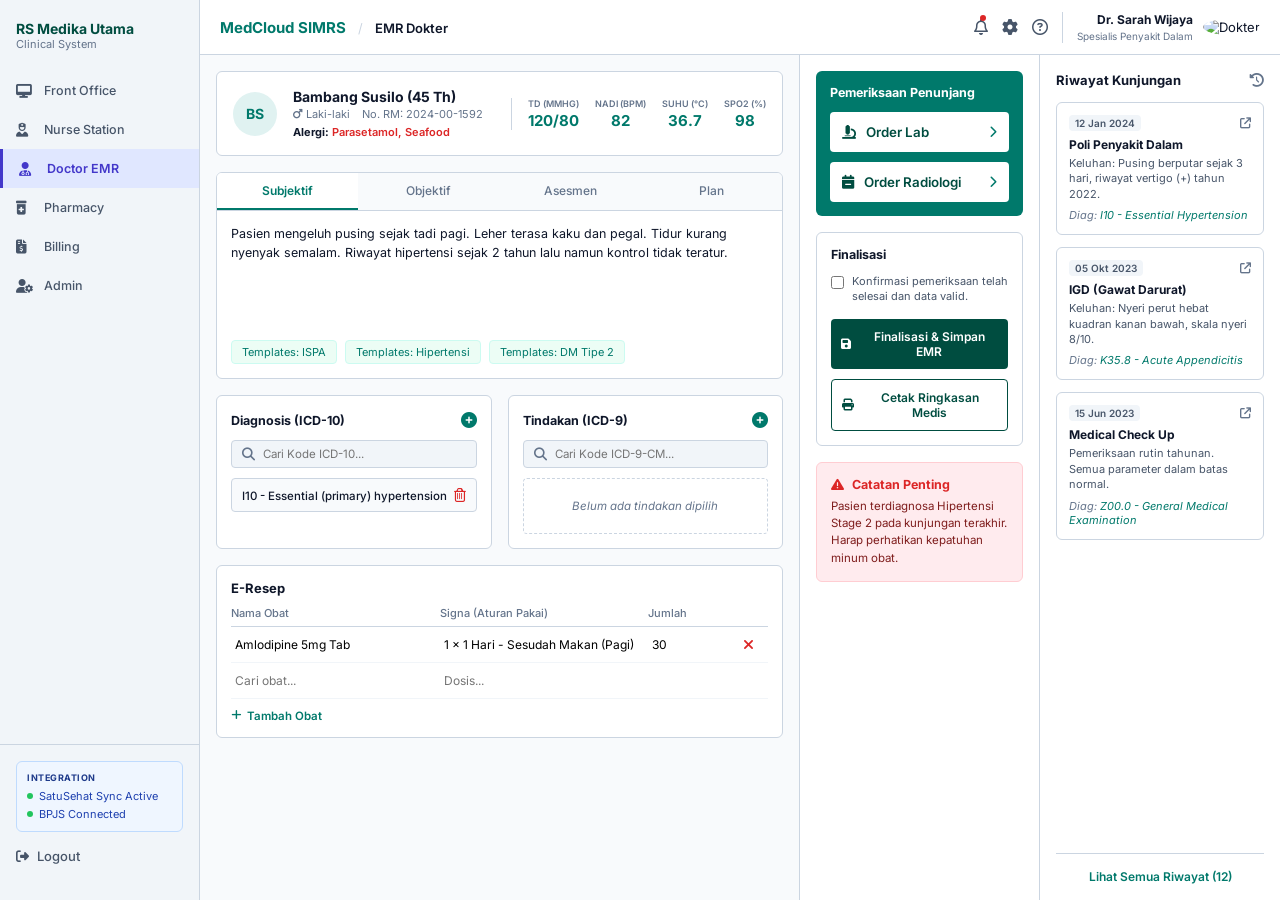
==== doctor-emr/index.html @ 8cf60a06 "abc" ====
<!DOCTYPE html>
<html lang="id">
<head>
    <meta charset="UTF-8">
    <meta name="viewport" content="width=device-width, initial-scale=1.0">
    <title>MedCloud SIMRS - EMR Dokter</title>
    <!-- Font Awesome v6 untuk Ikon -->
    <link rel="stylesheet" href="https://cdnjs.cloudflare.com/ajax/libs/font-awesome/6.4.0/css/all.min.css">
    <!-- Hubungkan ke file CSS eksternal -->
    <link rel="stylesheet" href="style.css">
</head>
<body>

    <div class="dashboard-wrapper">
        
        <!-- SIDEBAR UTAMA -->
        <aside class="sidebar">
            <div class="sidebar-brand">
                <h2>RS Medika Utama</h2>
                <p>Clinical System</p>
            </div>
            <nav class="sidebar-nav">
                <a href="../front-office/index.html" class="nav-item"><i class="fa-solid fa-desktop"></i> Front Office</a>
                <a href="../Nurse_Station/index.html" class="nav-item"><i class="fa-solid fa-user-nurse"></i> Nurse Station</a>
                <a href="../doctor-emr/index.html" class="nav-item active"><i class="fa-solid fa-user-doctor"></i> Doctor EMR</a>
                <a href="../pharmacy/index.html" class="nav-item"><i class="fa-solid fa-prescription-bottle-medical"></i> Pharmacy</a>
                <a href="../billing/index.html" class="nav-item"><i class="fa-solid fa-file-invoice-dollar"></i> Billing</a>
                <a href="../admin/index.html" class="nav-item"><i class="fa-solid fa-user-gear"></i> Admin</a>
            </nav>
            
            <div class="sidebar-bottom-group">
                <div class="integration-status-box">
                    <p class="int-title">INTEGRATION</p>
                    <div class="int-status-item"><span class="dot green"></span> SatuSehat Sync Active</div>
                    <div class="int-status-item"><span class="dot green"></span> BPJS Connected</div>
                </div>
                <a href="../login/index.html" class="logout-link"><i class="fa-solid fa-right-from-bracket"></i> Logout</a>
            </div>
        </aside>

        <!-- AREA KONTEN UTAMA -->
        <main class="main-body">
            
            <!-- TOP HEADER -->
            <header class="top-header">
                <div class="header-left">
                    <span class="brand-text">MedCloud SIMRS</span>
                    <span class="separator">/</span>
                    <span class="page-sub-title">EMR Dokter</span>
                </div>
                <div class="header-right">
                    <button class="icon-btn notification-badge"><i class="fa-regular fa-bell"></i></button>
                    <button class="icon-btn"><i class="fa-solid fa-gear"></i></button>
                    <button class="icon-btn"><i class="fa-regular fa-circle-question"></i></button>
                    <div class="user-profile">
                        <div class="user-info">
                            <strong>Dr. Sarah Wijaya</strong>
                            <span>Spesialis Penyakit Dalam</span>
                        </div>
                        <div class="profile-avatar">
                            <img src="https://images.unsplash.com/photo-1594824813573-246434e33963?w=100&auto=format&fit=crop&q=60" alt="Dokter">
                        </div>
                    </div>
                </div>
            </header>

            <!-- TATA LETAK TIGA KOLOM (Grid Utama) -->
            <div class="emr-layout-grid">
                
                <!-- KOLOM TENGAH: Rekam Medis Pasien Aktif -->
                <section class="emr-center-panel">
                    
                    <!-- Patient Banner Card -->
                    <div class="patient-banner">
                        <div class="patient-avatar-box">BS</div>
                        <div class="patient-primary-details">
                            <h2>Bambang Susilo (45 Th)</h2>
                            <div class="patient-sub-details">
                                <span><i class="fa-solid fa-mars"></i> Laki-laki</span>
                                <span>No. RM: 2024-00-1592</span>
                            </div>
                            <div class="patient-allergy">
                                <strong>Alergi:</strong> <span class="allergy-text">Parasetamol, Seafood</span>
                            </div>
                        </div>
                        <div class="patient-vitals-grid">
                            <div class="vital-item">
                                <span class="vital-label">TD (MMHG)</span>
                                <span class="vital-value text-teal">120/80</span>
                            </div>
                            <div class="vital-item">
                                <span class="vital-label">NADI (BPM)</span>
                                <span class="vital-value text-teal">82</span>
                            </div>
                            <div class="vital-item">
                                <span class="vital-label">SUHU (°C)</span>
                                <span class="vital-value text-teal">36.7</span>
                            </div>
                            <div class="vital-item">
                                <span class="vital-label">SPO2 (%)</span>
                                <span class="vital-value text-teal">98</span>
                            </div>
                        </div>
                    </div>

                    <!-- SOAP Documentation Card -->
                    <div class="card soap-card">
                        <div class="soap-tabs">
                            <button class="soap-tab active" data-tab="subjektif">Subjektif</button>
                            <button class="soap-tab" data-tab="objektif">Objektif</button>
                            <button class="soap-tab" data-tab="asesmen">Asesmen</button>
                            <button class="soap-tab" data-tab="plan">Plan</button>
                        </div>
                        <div class="soap-content">
                            <textarea class="soap-textarea" placeholder="Tuliskan catatan medis di sini...">Pasien mengeluh pusing sejak tadi pagi. Leher terasa kaku dan pegal. Tidur kurang nyenyak semalam. Riwayat hipertensi sejak 2 tahun lalu namun kontrol tidak teratur.</textarea>
                            <div class="template-tags-row">
                                <span class="template-tag">Templates: ISPA</span>
                                <span class="template-tag">Templates: Hipertensi</span>
                                <span class="template-tag">Templates: DM Tipe 2</span>
                            </div>
                        </div>
                    </div>

                    <!-- Diagnosis & Tindakan Dual Grid -->
                    <div class="dual-code-grid">
                        <!-- Diagnosis ICD-10 -->
                        <div class="card code-card">
                            <div class="code-card-header">
                                <h3>Diagnosis (ICD-10)</h3>
                                <button class="add-code-btn"><i class="fa-solid fa-circle-plus"></i></button>
                            </div>
                            <div class="code-search-box">
                                <i class="fa-solid fa-magnifying-glass"></i>
                                <input type="text" placeholder="Cari Kode ICD-10...">
                            </div>
                            <div class="selected-codes-list">
                                <div class="code-item">
                                    <div class="code-details">
                                        <strong>I10 - Essential (primary) hypertension</strong>
                                    </div>
                                    <button class="remove-code-btn"><i class="fa-regular fa-trash-can"></i></button>
                                </div>
                            </div>
                        </div>

                        <!-- Tindakan ICD-9 -->
                        <div class="card code-card">
                            <div class="code-card-header">
                                <h3>Tindakan (ICD-9)</h3>
                                <button class="add-code-btn"><i class="fa-solid fa-circle-plus"></i></button>
                            </div>
                            <div class="code-search-box">
                                <i class="fa-solid fa-magnifying-glass"></i>
                                <input type="text" placeholder="Cari Kode ICD-9-CM...">
                            </div>
                            <div class="empty-code-placeholder">
                                Belum ada tindakan dipilih
                            </div>
                        </div>
                    </div>

                    <!-- E-Resep Card -->
                    <div class="card prescription-card">
                        <div class="prescription-header">
                            <h3>E-Resep</h3>
                        </div>
                        <table class="prescription-table" id="prescriptionTable">
                            <thead>
                                <tr>
                                    <th>Nama Obat</th>
                                    <th>Signa (Aturan Pakai)</th>
                                    <th style="width: 80px;">Jumlah</th>
                                    <th style="width: 40px; text-align: center;"></th>
                                </tr>
                            </thead>
                            <tbody>
                                <tr>
                                    <td><input type="text" class="table-input" value="Amlodipine 5mg Tab"></td>
                                    <td><input type="text" class="table-input" value="1 × 1 Hari - Sesudah Makan (Pagi)"></td>
                                    <td><input type="number" class="table-input" value="30"></td>
                                    <td style="text-align: center;"><button class="btn-delete-row"><i class="fa-solid fa-xmark"></i></button></td>
                                </tr>
                                <tr class="row-input-new">
                                    <td><input type="text" class="table-input" placeholder="Cari obat..."></td>
                                    <td><input type="text" class="table-input" placeholder="Dosis..."></td>
                                    <td><input type="number" class="table-input" placeholder=""></td>
                                    <td style="text-align: center;"></td>
                                </tr>
                            </tbody>
                        </table>
                        <button class="add-med-btn" id="addMedRowBtn"><i class="fa-solid fa-plus"></i> Tambah Obat</button>
                    </div>

                </section>

                <!-- KOLOM KANAN SIDEBAR: Aksi Penunjang & Finalisasi -->
                <section class="emr-right-sidebar">
                    
                    <!-- Order Pemeriksaan Penunjang -->
                    <div class="card ancillary-card">
                        <h3>Pemeriksaan Penunjang</h3>
                        <div class="ancillary-buttons">
                            <button class="ancillary-btn">
                                <div class="ancillary-btn-left">
                                    <i class="fa-solid fa-microscope"></i>
                                    <span>Order Lab</span>
                                </div>
                                <i class="fa-solid fa-chevron-right arrow-icon"></i>
                            </button>
                            <button class="ancillary-btn">
                                <div class="ancillary-btn-left">
                                    <i class="fa-solid fa-calendar-minus"></i>
                                    <span>Order Radiologi</span>
                                </div>
                                <i class="fa-solid fa-chevron-right arrow-icon"></i>
                            </button>
                        </div>
                    </div>

                    <!-- Finalisasi Rekam Medis -->
                    <div class="card finalization-card">
                        <h3>Finalisasi</h3>
                        <div class="confirmation-checkbox-wrapper">
                            <input type="checkbox" id="confirmCheckbox">
                            <label for="confirmCheckbox">Konfirmasi pemeriksaan telah selesai dan data valid.</label>
                        </div>
                        <button class="btn btn-save-emr"><i class="fa-solid fa-floppy-disk"></i> Finalisasi & Simpan EMR</button>
                        <button class="btn btn-print-emr"><i class="fa-solid fa-print"></i> Cetak Ringkasan Medis</button>
                    </div>

                    <!-- Catatan Penting Peringatan -->
                    <div class="card alert-notes-card">
                        <div class="alert-header">
                            <i class="fa-solid fa-triangle-exclamation"></i>
                            <h3>Catatan Penting</h3>
                        </div>
                        <p class="alert-body-text">
                            Pasien terdiagnosa Hipertensi Stage 2 pada kunjungan terakhir. Harap perhatikan kepatuhan minum obat.
                        </p>
                    </div>

                </section>

                <!-- KOLOM PALING KANAN: Riwayat Kunjungan Sebelumnya -->
                <section class="history-panel">
                    <div class="history-header">
                        <h3>Riwayat Kunjungan</h3>
                        <button class="icon-btn-small"><i class="fa-solid fa-clock-rotate-left"></i></button>
                    </div>

                    <div class="history-timeline-list">
                        <!-- Card Riwayat 1 -->
                        <div class="history-item-card">
                            <div class="history-item-header">
                                <span class="history-date-tag">12 Jan 2024</span>
                                <a href="#" class="history-link-icon"><i class="fa-solid fa-arrow-up-right-from-square"></i></a>
                            </div>
                            <h4>Poli Penyakit Dalam</h4>
                            <p class="history-complaint">Keluhan: Pusing berputar sejak 3 hari, riwayat vertigo (+) tahun 2022.</p>
                            <p class="history-diag">Diag: <span>I10 - Essential Hypertension</span></p>
                        </div>

                        <!-- Card Riwayat 2 -->
                        <div class="history-item-card">
                            <div class="history-item-header">
                                <span class="history-date-tag">05 Okt 2023</span>
                                <a href="#" class="history-link-icon"><i class="fa-solid fa-arrow-up-right-from-square"></i></a>
                            </div>
                            <h4>IGD (Gawat Darurat)</h4>
                            <p class="history-complaint">Keluhan: Nyeri perut hebat kuadran kanan bawah, skala nyeri 8/10.</p>
                            <p class="history-diag">Diag: <span>K35.8 - Acute Appendicitis</span></p>
                        </div>

                        <!-- Card Riwayat 3 -->
                        <div class="history-item-card">
                            <div class="history-item-header">
                                <span class="history-date-tag">15 Jun 2023</span>
                                <a href="#" class="history-link-icon"><i class="fa-solid fa-arrow-up-right-from-square"></i></a>
                            </div>
                            <h4>Medical Check Up</h4>
                            <p class="history-complaint">Pemeriksaan rutin tahunan. Semua parameter dalam batas normal.</p>
                            <p class="history-diag">Diag: <span>Z00.0 - General Medical Examination</span></p>
                        </div>
                    </div>

                    <div class="history-footer">
                        <a href="#" class="view-all-history-link">Lihat Semua Riwayat (12)</a>
                    </div>
                </section>

            </div>

        </main>
    </div>

    <!-- Hubungkan ke file JavaScript eksternal -->
    <script src="script.js"></script>
</body>
</html>
---- doctor-emr/style.css ----
@import url('https://fonts.googleapis.com/css2?family=Inter:wght@400;500;600;700&display=swap');

:root {
    --bg-main: #f8fafc;
    --sidebar-bg: #f1f5f9;
    --border-color: #cbd5e1;
    --text-dark: #0f172a;
    --text-muted: #64748b;
    --teal-primary: #00796b;
    --teal-dark: #004d40;
    --teal-light: #e0f2f1;
    --blue-bg: #e0e7ff;
    --blue-text: #4338ca;
    --danger-red: #dc2626;
    --alert-box-bg: #ffebee;
    --alert-box-border: #ffcdd2;
}

* {
    box-sizing: border-box;
    margin: 0;
    padding: 0;
    font-family: 'Inter', sans-serif;
}

body {
    background-color: var(--bg-main);
    color: var(--text-dark);
    font-size: 13px;
}

.dashboard-wrapper {
    display: flex;
    min-height: 100vh;
}

/* SIDEBAR REKAYASA KIRI */
.sidebar {
    width: 200px;
    background-color: var(--sidebar-bg);
    border-right: 1px solid var(--border-color);
    display: flex;
    flex-direction: column;
    padding: 20px 0;
    position: fixed;
    height: 100vh;
    z-index: 10;
}

.sidebar-brand {
    padding: 0 16px 20px 16px;
}

.sidebar-brand h2 {
    color: #004d40;
    font-size: 14px;
    font-weight: 700;
}

.sidebar-brand p {
    font-size: 11px;
    color: var(--text-muted);
}

.sidebar-nav {
    flex-grow: 1;
}

.nav-item {
    display: flex;
    align-items: center;
    padding: 12px 16px;
    color: #475569;
    text-decoration: none;
    font-weight: 500;
    font-size: 12.5px;
}

.nav-item i {
    margin-right: 12px;
    width: 16px;
    font-size: 14px;
}

.nav-item.active {
    background-color: var(--blue-bg);
    color: var(--blue-text);
    font-weight: 600;
    border-left: 3px solid var(--blue-text);
}

.nav-item:hover:not(.active) {
    background-color: #e2e8f0;
}

.sidebar-bottom-group {
    padding: 16px;
    border-top: 1px solid var(--border-color);
}

.integration-status-box {
    background-color: #eff6ff;
    border: 1px solid #bfdbfe;
    border-radius: 6px;
    padding: 10px;
    margin-bottom: 16px;
}

.int-title {
    font-size: 9px;
    font-weight: 700;
    color: #1e3a8a;
    margin-bottom: 6px;
    letter-spacing: 0.5px;
}

.int-status-item {
    font-size: 11px;
    color: #1e40af;
    display: flex;
    align-items: center;
    gap: 6px;
    margin-bottom: 4px;
}

.int-status-item:last-child { margin-bottom: 0; }

.dot {
    width: 6px;
    height: 6px;
    border-radius: 50%;
    display: inline-block;
}
.dot.green { background-color: #22c55e; }

.logout-link {
    color: #475569;
    text-decoration: none;
    display: flex;
    align-items: center;
    gap: 8px;
    font-weight: 500;
}

/* CONTAINER UTAMA KONTEN */
.main-body {
    margin-left: 200px;
    flex-grow: 1;
    display: flex;
    flex-direction: column;
}

/* TOP HEADER */
.top-header {
    background-color: #ffffff;
    height: 55px;
    border-bottom: 1px solid var(--border-color);
    display: flex;
    align-items: center;
    justify-content: space-between;
    padding: 0 20px;
    position: sticky;
    top: 0;
    z-index: 5;
}

.brand-text {
    font-weight: 700;
    font-size: 15px;
    color: var(--teal-primary);
}

.separator {
    color: var(--border-color);
    margin: 0 8px;
}

.page-sub-title {
    font-weight: 600;
    color: var(--text-dark);
}

.header-right {
    display: flex;
    align-items: center;
    gap: 14px;
}

.icon-btn {
    background: none;
    border: none;
    color: #475569;
    font-size: 16px;
    cursor: pointer;
    position: relative;
}

.notification-badge::after {
    content: '';
    position: absolute;
    width: 6px;
    height: 6px;
    background-color: var(--danger-red);
    border-radius: 50%;
    top: -2px;
    right: 2px;
}

.user-profile {
    display: flex;
    align-items: center;
    gap: 10px;
    border-left: 1px solid var(--border-color);
    padding-left: 14px;
}

.user-info {
    text-align: right;
}

.user-info strong {
    display: block;
    font-size: 12px;
    color: var(--text-dark);
}

.user-info span {
    font-size: 10px;
    color: var(--text-muted);
}

.profile-avatar img {
    border-radius: 50%;
    width: 32px;
    height: 32px;
    object-fit: cover;
}

/* CORE INTERFACES 3-COLUMN LAYOUT */
.emr-layout-grid {
    display: grid;
    grid-template-columns: 1fr 240px 240px;
    min-height: calc(100vh - 55px);
}

/* CARDS REUSABLE COMPONENTS */
.card {
    background-color: #ffffff;
    border: 1px solid var(--border-color);
    border-radius: 6px;
    margin-bottom: 16px;
    padding: 14px;
}

/* COL 1: CENTER RECORD SYSTEM */
.emr-center-panel {
    padding: 16px;
    border-right: 1px solid var(--border-color);
}

/* Banner Pasien */
.patient-banner {
    background-color: #ffffff;
    border: 1px solid var(--border-color);
    border-radius: 6px;
    padding: 16px;
    display: flex;
    align-items: center;
    margin-bottom: 16px;
    gap: 16px;
}

.patient-avatar-box {
    background-color: #e0f2f1;
    color: var(--teal-primary);
    width: 44px;
    height: 44px;
    border-radius: 50%;
    display: flex;
    align-items: center;
    justify-content: center;
    font-weight: 700;
    font-size: 14px;
}

.patient-primary-details {
    flex-grow: 1;
}

.patient-primary-details h2 {
    font-size: 14px;
    font-weight: 700;
    margin-bottom: 2px;
}

.patient-sub-details {
    color: var(--text-muted);
    font-size: 11px;
    display: flex;
    gap: 12px;
    margin-bottom: 4px;
}

.patient-allergy {
    font-size: 11px;
}

.allergy-text {
    color: var(--danger-red);
    font-weight: 600;
}

.patient-vitals-grid {
    display: flex;
    gap: 16px;
    border-left: 1px solid var(--border-color);
    padding-left: 16px;
}

.vital-item {
    text-align: center;
}

.vital-label {
    display: block;
    font-size: 9px;
    font-weight: 600;
    color: var(--text-muted);
    margin-bottom: 2px;
}

.vital-value {
    font-size: 15px;
    font-weight: 700;
}

.text-teal { color: var(--teal-primary); }

/* SOAP Tabs System */
.soap-card {
    padding: 0;
    overflow: hidden;
}

.soap-tabs {
    display: flex;
    background-color: #f8fafc;
    border-bottom: 1px solid var(--border-color);
}

.soap-tab {
    flex: 1;
    background: none;
    border: none;
    padding: 10px;
    font-size: 12px;
    font-weight: 500;
    color: var(--text-muted);
    cursor: pointer;
    border-bottom: 2px solid transparent;
}

.soap-tab.active {
    color: var(--teal-primary);
    font-weight: 600;
    border-bottom-color: var(--teal-primary);
    background-color: #ffffff;
}

.soap-content {
    padding: 14px;
}

.soap-textarea {
    width: 100%;
    height: 100px;
    border: none;
    resize: none;
    outline: none;
    font-size: 12.5px;
    line-height: 1.5;
    color: var(--text-dark);
}

.template-tags-row {
    display: flex;
    gap: 8px;
    margin-top: 12px;
}

.template-tag {
    background-color: #ecfdf5;
    color: var(--teal-primary);
    padding: 4px 10px;
    border-radius: 4px;
    font-size: 11px;
    cursor: pointer;
    border: 1px solid #ccfbf1;
}

/* Dual Column ICD */
.dual-code-grid {
    display: grid;
    grid-template-columns: 1fr 1fr;
    gap: 16px;
}

.code-card-header {
    display: flex;
    justify-content: space-between;
    align-items: center;
    margin-bottom: 10px;
}

.code-card-header h3 {
    font-size: 12.5px;
    font-weight: 700;
}

.add-code-btn {
    background: none;
    border: none;
    color: var(--teal-primary);
    font-size: 16px;
    cursor: pointer;
}

.code-search-box {
    background-color: #f1f5f9;
    border: 1px solid var(--border-color);
    border-radius: 4px;
    padding: 6px 10px;
    display: flex;
    align-items: center;
    gap: 8px;
    margin-bottom: 10px;
}

.code-search-box i { color: var(--text-muted); }
.code-search-box input {
    background: none;
    border: none;
    outline: none;
    width: 100%;
    font-size: 11.5px;
}

.selected-codes-list {
    display: flex;
    flex-direction: column;
    gap: 6px;
}

.code-item {
    background-color: #f8fafc;
    border: 1px solid var(--border-color);
    border-radius: 4px;
    padding: 8px 10px;
    display: flex;
    justify-content: space-between;
    align-items: center;
}

.code-details strong {
    font-size: 11.5px;
    font-weight: 500;
}

.remove-code-btn {
    background: none;
    border: none;
    color: var(--danger-red);
    cursor: pointer;
}

.empty-code-placeholder {
    border: 1px dashed var(--border-color);
    border-radius: 4px;
    padding: 20px;
    text-align: center;
    color: var(--text-muted);
    font-style: italic;
    font-size: 11.5px;
}

/* E-Resep Prescription */
.prescription-header h3 {
    font-size: 13px;
    font-weight: 700;
    margin-bottom: 10px;
}

.prescription-table {
    width: 100%;
    border-collapse: collapse;
    margin-bottom: 10px;
}

.prescription-table th {
    text-align: left;
    font-size: 11px;
    color: var(--text-muted);
    font-weight: 500;
    padding-bottom: 6px;
    border-bottom: 1px solid var(--border-color);
}

.prescription-table td {
    padding: 6px 0;
    border-bottom: 1px solid #f1f5f9;
}

.table-input {
    width: 100%;
    border: none;
    outline: none;
    background: transparent;
    font-size: 12px;
    padding: 4px;
}

.row-input-new input {
    color: var(--text-muted);
}

.btn-delete-row {
    background: none;
    border: none;
    color: var(--danger-red);
    cursor: pointer;
    font-size: 14px;
}

.add-med-btn {
    background: none;
    border: none;
    color: var(--teal-primary);
    font-size: 11.5px;
    font-weight: 600;
    cursor: pointer;
    display: flex;
    align-items: center;
    gap: 6px;
    margin-top: 8px;
}

/* COL 2: ACTION & FINALIZATION SIDEBAR */
.emr-right-sidebar {
    padding: 16px;
    border-right: 1px solid var(--border-color);
    background-color: #ffffff;
}

.emr-right-sidebar h3 {
    font-size: 12.5px;
    font-weight: 700;
    margin-bottom: 12px;
}

/* Ancillary Panel */
.ancillary-card {
    background-color: var(--teal-primary);
    color: #ffffff;
    border: none;
}
.ancillary-card h3 { color: white; }

.ancillary-buttons {
    display: flex;
    flex-direction: column;
    gap: 10px;
}

.ancillary-btn {
    background-color: #ffffff;
    border: none;
    border-radius: 4px;
    padding: 12px;
    display: flex;
    justify-content: space-between;
    align-items: center;
    cursor: pointer;
    width: 100%;
}

.ancillary-btn-left {
    display: flex;
    align-items: center;
    gap: 10px;
    color: var(--teal-dark);
    font-weight: 600;
}

.ancillary-btn-left i { font-size: 14px; }
.arrow-icon { color: var(--teal-primary); font-size: 12px; }

/* Finalization System */
.confirmation-checkbox-wrapper {
    display: flex;
    gap: 8px;
    margin-bottom: 14px;
    align-items: flex-start;
}

.confirmation-checkbox-wrapper input {
    margin-top: 2px;
}

.confirmation-checkbox-wrapper label {
    font-size: 11px;
    color: #475569;
    line-height: 1.4;
}

.btn {
    width: 100%;
    padding: 10px;
    border-radius: 4px;
    font-weight: 600;
    font-size: 12px;
    cursor: pointer;
    display: flex;
    align-items: center;
    justify-content: center;
    gap: 8px;
    margin-bottom: 10px;
}

.btn-save-emr {
    background-color: var(--teal-dark);
    color: white;
    border: none;
}

.btn-print-emr {
    background-color: transparent;
    color: var(--teal-dark);
    border: 1px solid var(--teal-dark);
    margin-bottom: 0;
}

/* Alert Critical Notes Box */
.alert-notes-card {
    background-color: var(--alert-box-bg);
    border: 1px solid var(--alert-box-border);
}

.alert-header {
    display: flex;
    align-items: center;
    gap: 8px;
    color: var(--danger-red);
    margin-bottom: 6px;
}

.alert-header h3 { margin-bottom: 0; color: var(--danger-red); }
.alert-body-text {
    font-size: 11.5px;
    color: #7f1d1d;
    line-height: 1.5;
}

/* COL 3: VISITING HISTORY TIMELINE */
.history-panel {
    background-color: #ffffff;
    padding: 16px;
    display: flex;
    flex-direction: column;
}

.history-header {
    display: flex;
    justify-content: space-between;
    align-items: center;
    margin-bottom: 14px;
}

.history-header h3 {
    font-size: 13px;
    font-weight: 700;
}

.icon-btn-small {
    background: none;
    border: none;
    color: var(--text-muted);
    cursor: pointer;
    font-size: 14px;
}

.history-timeline-list {
    display: flex;
    flex-direction: column;
    gap: 12px;
    flex-grow: 1;
}

.history-item-card {
    border: 1px solid var(--border-color);
    border-radius: 6px;
    padding: 12px;
}

.history-item-header {
    display: flex;
    justify-content: space-between;
    align-items: center;
    margin-bottom: 6px;
}

.history-date-tag {
    background-color: #f1f5f9;
    padding: 2px 6px;
    border-radius: 4px;
    font-size: 10px;
    font-weight: 600;
    color: #475569;
}

.history-link-icon {
    color: var(--text-muted);
    font-size: 11px;
}

.history-item-card h4 {
    font-size: 12px;
    font-weight: 700;
    margin-bottom: 4px;
}

.history-complaint {
    font-size: 11px;
    color: #475569;
    margin-bottom: 6px;
    line-height: 1.4;
}

.history-diag {
    font-size: 11px;
    color: var(--text-muted);
    font-style: italic;
}

.history-diag span {
    color: var(--teal-primary);
}

.history-footer {
    border-top: 1px solid var(--border-color);
    padding-top: 14px;
    text-align: center;
}

.view-all-history-link {
    color: var(--teal-primary);
    text-decoration: none;
    font-weight: 600;
    font-size: 12px;
}
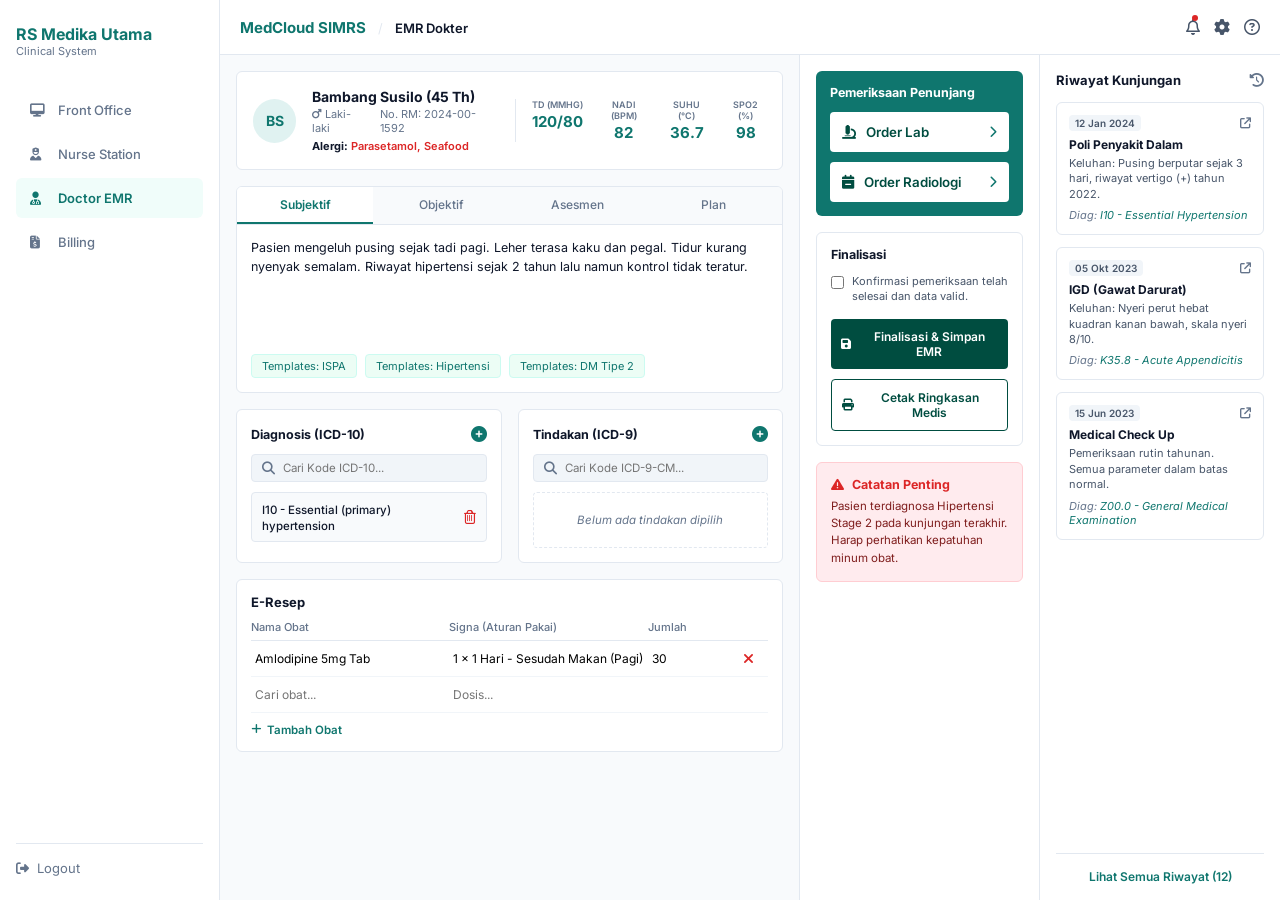
==== commit 0a4cc0a0: "membenarkan sidebar" ====
--- a/doctor-emr/index.html
+++ b/doctor-emr/index.html
@@ -23,17 +23,9 @@
                 <a href="../front-office/index.html" class="nav-item"><i class="fa-solid fa-desktop"></i> Front Office</a>
                 <a href="../Nurse_Station/index.html" class="nav-item"><i class="fa-solid fa-user-nurse"></i> Nurse Station</a>
                 <a href="../doctor-emr/index.html" class="nav-item active"><i class="fa-solid fa-user-doctor"></i> Doctor EMR</a>
-                <a href="../pharmacy/index.html" class="nav-item"><i class="fa-solid fa-prescription-bottle-medical"></i> Pharmacy</a>
                 <a href="../billing/index.html" class="nav-item"><i class="fa-solid fa-file-invoice-dollar"></i> Billing</a>
-                <a href="../admin/index.html" class="nav-item"><i class="fa-solid fa-user-gear"></i> Admin</a>
             </nav>
-            
-            <div class="sidebar-bottom-group">
-                <div class="integration-status-box">
-                    <p class="int-title">INTEGRATION</p>
-                    <div class="int-status-item"><span class="dot green"></span> SatuSehat Sync Active</div>
-                    <div class="int-status-item"><span class="dot green"></span> BPJS Connected</div>
-                </div>
+            <div class="sidebar-footer">
                 <a href="../login/index.html" class="logout-link"><i class="fa-solid fa-right-from-bracket"></i> Logout</a>
             </div>
         </aside>
@@ -52,7 +44,7 @@
                     <button class="icon-btn notification-badge"><i class="fa-regular fa-bell"></i></button>
                     <button class="icon-btn"><i class="fa-solid fa-gear"></i></button>
                     <button class="icon-btn"><i class="fa-regular fa-circle-question"></i></button>
-                    <div class="user-profile">
+                    <!-- <div class="user-profile">
                         <div class="user-info">
                             <strong>Dr. Sarah Wijaya</strong>
                             <span>Spesialis Penyakit Dalam</span>
@@ -60,7 +52,7 @@
                         <div class="profile-avatar">
                             <img src="https://images.unsplash.com/photo-1594824813573-246434e33963?w=100&auto=format&fit=crop&q=60" alt="Dokter">
                         </div>
-                    </div>
+                    </div> -->
                 </div>
             </header>
 
--- a/doctor-emr/style.css
+++ b/doctor-emr/style.css
@@ -2,13 +2,14 @@
 
 :root {
     --bg-main: #f8fafc;
-    --sidebar-bg: #f1f5f9;
-    --border-color: #cbd5e1;
+    --sidebar-bg: #ffffff;
+    --border-color: #e2e8f0;
     --text-dark: #0f172a;
     --text-muted: #64748b;
-    --teal-primary: #00796b;
+    --teal: #0f766e;
+    --teal-primary: #0f766e;
     --teal-dark: #004d40;
-    --teal-light: #e0f2f1;
+    --teal-light: #f0fdfa;
     --blue-bg: #e0e7ff;
     --blue-text: #4338ca;
     --danger-red: #dc2626;
@@ -34,26 +35,22 @@
     min-height: 100vh;
 }
 
-/* SIDEBAR REKAYASA KIRI */
+/* SIDEBAR STYLES */
 .sidebar {
-    width: 200px;
+    width: 220px;
     background-color: var(--sidebar-bg);
     border-right: 1px solid var(--border-color);
     display: flex;
     flex-direction: column;
-    padding: 20px 0;
+    padding: 24px 16px;
     position: fixed;
     height: 100vh;
     z-index: 10;
 }
 
-.sidebar-brand {
-    padding: 0 16px 20px 16px;
-}
-
 .sidebar-brand h2 {
-    color: #004d40;
-    font-size: 14px;
+    color: var(--teal);
+    font-size: 16px;
     font-weight: 700;
 }
 
@@ -63,88 +60,48 @@
 }
 
 .sidebar-nav {
+    margin-top: 32px;
     flex-grow: 1;
 }
 
 .nav-item {
     display: flex;
     align-items: center;
-    padding: 12px 16px;
-    color: #475569;
+    padding: 12px 14px;
+    color: var(--text-muted);
     text-decoration: none;
+    border-radius: 6px;
+    margin-bottom: 4px;
     font-weight: 500;
-    font-size: 12.5px;
 }
 
 .nav-item i {
     margin-right: 12px;
     width: 16px;
-    font-size: 14px;
-}
-
-.nav-item.active {
-    background-color: var(--blue-bg);
-    color: var(--blue-text);
-    font-weight: 600;
-    border-left: 3px solid var(--blue-text);
-}
-
-.nav-item:hover:not(.active) {
-    background-color: #e2e8f0;
-}
-
-.sidebar-bottom-group {
-    padding: 16px;
+}
+
+.nav-item.active, .nav-item:hover {
+    background-color: var(--teal-light);
+    color: var(--teal);
+    font-weight: 600;
+}
+
+.sidebar-footer {
     border-top: 1px solid var(--border-color);
-}
-
-.integration-status-box {
-    background-color: #eff6ff;
-    border: 1px solid #bfdbfe;
-    border-radius: 6px;
-    padding: 10px;
-    margin-bottom: 16px;
-}
-
-.int-title {
-    font-size: 9px;
-    font-weight: 700;
-    color: #1e3a8a;
-    margin-bottom: 6px;
-    letter-spacing: 0.5px;
-}
-
-.int-status-item {
-    font-size: 11px;
-    color: #1e40af;
-    display: flex;
-    align-items: center;
-    gap: 6px;
-    margin-bottom: 4px;
-}
-
-.int-status-item:last-child { margin-bottom: 0; }
-
-.dot {
-    width: 6px;
-    height: 6px;
-    border-radius: 50%;
-    display: inline-block;
-}
-.dot.green { background-color: #22c55e; }
+    padding-top: 16px;
+}
 
 .logout-link {
-    color: #475569;
+    color: var(--text-muted);
     text-decoration: none;
     display: flex;
     align-items: center;
     gap: 8px;
-    font-weight: 500;
 }
 
 /* CONTAINER UTAMA KONTEN */
 .main-body {
-    margin-left: 200px;
+    margin-left: 220px;
     flex-grow: 1;
     display: flex;
     flex-direction: column;
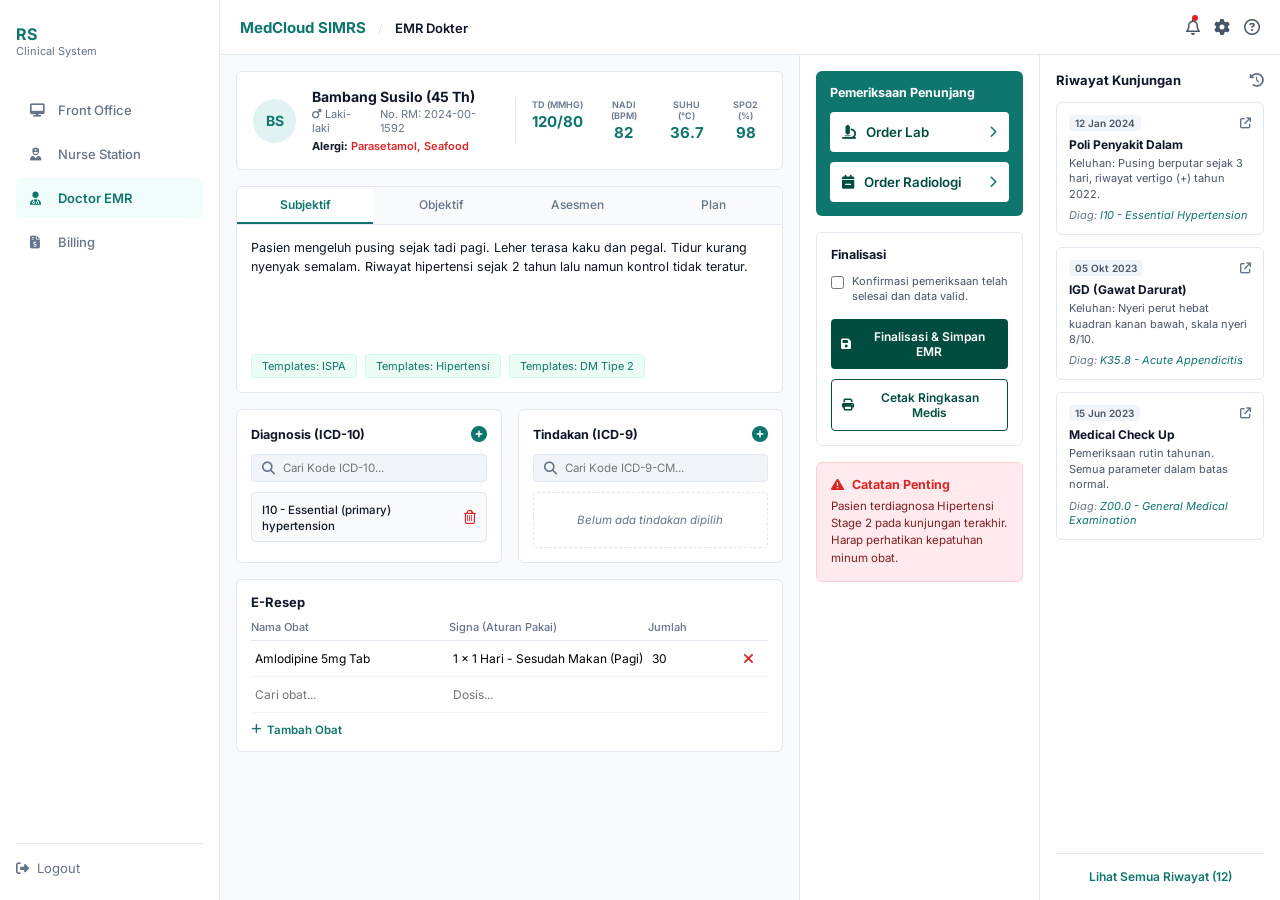
==== commit ca034c2f: "membuat data dummy di bagian front office" ====
--- a/doctor-emr/index.html
+++ b/doctor-emr/index.html
@@ -16,7 +16,7 @@
         <!-- SIDEBAR UTAMA -->
         <aside class="sidebar">
             <div class="sidebar-brand">
-                <h2>RS Medika Utama</h2>
+                <h2>RS</h2>
                 <p>Clinical System</p>
             </div>
             <nav class="sidebar-nav">
